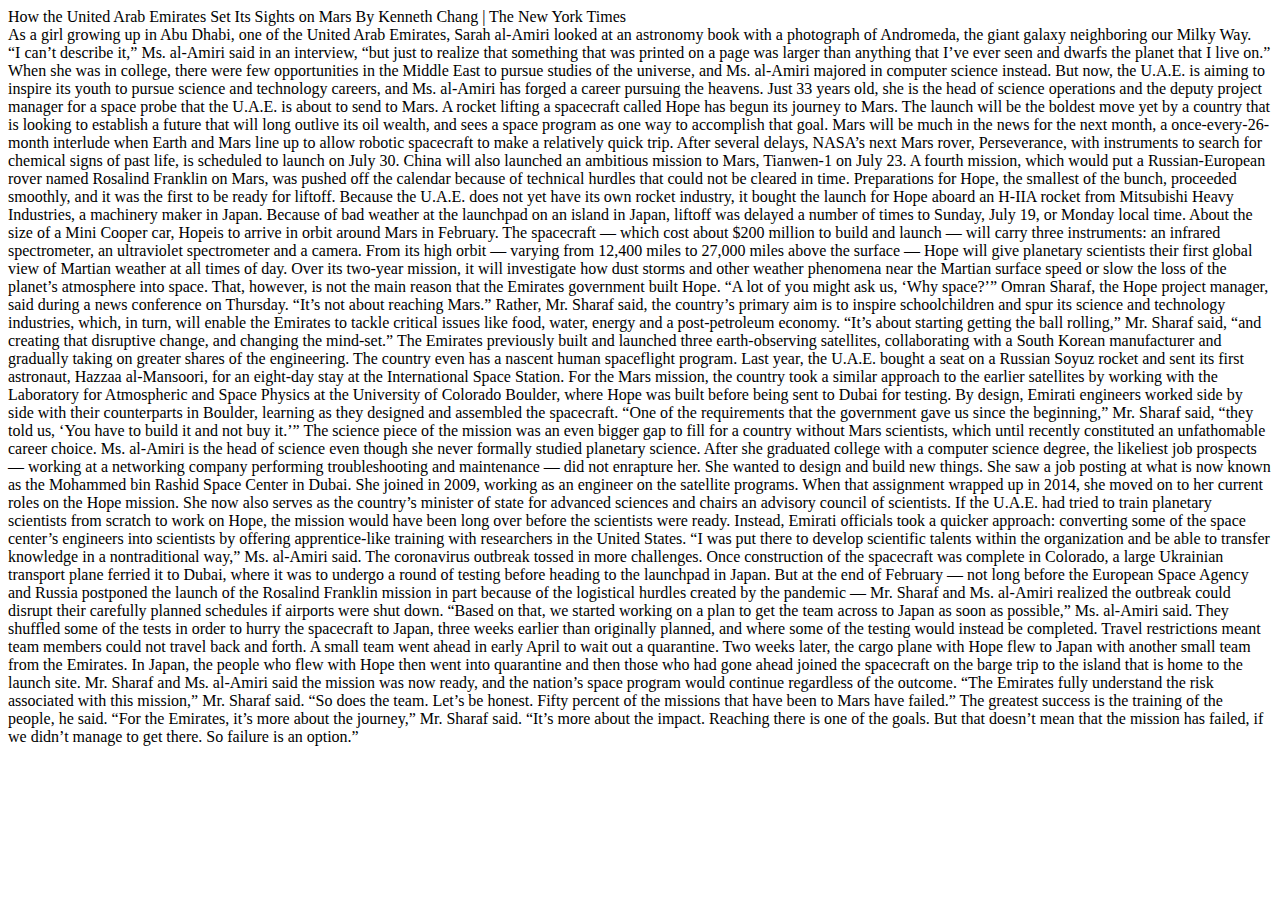
==== ManganelliLayout/index.html @ 42484ae1 "i hope this works" ====
<!DOCTYPE html>
<html>
  <head>
    <title>Midterm Review</title>
  </head>
  <body>
    <div id="content">
  How the United Arab Emirates Set Its Sights on Mars

By Kenneth Chang | The New York Times

<div id="byline">As a girl growing up in Abu Dhabi, one of the United Arab Emirates, Sarah al-Amiri looked at an astronomy book with a photograph of Andromeda, the giant galaxy neighboring our Milky Way.</div>

“I can’t describe it,” Ms. al-Amiri said in an interview, “but just to realize that something that was printed on a page was larger than anything that I’ve ever seen and dwarfs the planet that I live on.”

When she was in college, there were few opportunities in the Middle East to pursue studies of the universe, and Ms. al-Amiri majored in computer science instead. But now, the U.A.E. is aiming to inspire its youth to pursue science and technology careers, and Ms. al-Amiri has forged a career pursuing the heavens.

Just 33 years old, she is the head of science operations and the deputy project manager for a space probe that the U.A.E. is about to send to Mars.

A rocket lifting a spacecraft called Hope has begun its journey to Mars. The launch will be the boldest move yet by a country that is looking to establish a future that will long outlive its oil wealth, and sees a space program as one way to accomplish that goal.

Mars will be much in the news for the next month, a once-every-26-month interlude when Earth and Mars line up to allow robotic spacecraft to make a relatively quick trip. After several delays, NASA’s next Mars rover, Perseverance, with instruments to search for chemical signs of past life, is scheduled to launch on July 30. China will also launched an ambitious mission to Mars, Tianwen-1 on July 23.

A fourth mission, which would put a Russian-European rover named Rosalind Franklin on Mars, was pushed off the calendar because of technical hurdles that could not be cleared in time.

Preparations for Hope, the smallest of the bunch, proceeded smoothly, and it was the first to be ready for liftoff.

Because the U.A.E. does not yet have its own rocket industry, it bought the launch for Hope aboard an H-IIA rocket from Mitsubishi Heavy Industries, a machinery maker in Japan. Because of bad weather at the launchpad on an island in Japan, liftoff was delayed a number of times to Sunday, July 19, or Monday local time.

About the size of a Mini Cooper car, Hopeis to arrive in orbit around Mars in February. The spacecraft — which cost about $200 million to build and launch — will carry three instruments: an infrared spectrometer, an ultraviolet spectrometer and a camera.

From its high orbit — varying from 12,400 miles to 27,000 miles above the surface — Hope will give planetary scientists their first global view of Martian weather at all times of day. Over its two-year mission, it will investigate how dust storms and other weather phenomena near the Martian surface speed or slow the loss of the planet’s atmosphere into space.

That, however, is not the main reason that the Emirates government built Hope.

“A lot of you might ask us, ‘Why space?’” Omran Sharaf, the Hope project manager, said during a news conference on Thursday. “It’s not about reaching Mars.”

Rather, Mr. Sharaf said, the country’s primary aim is to inspire schoolchildren and spur its science and technology industries, which, in turn, will enable the Emirates to tackle critical issues like food, water, energy and a post-petroleum economy.

“It’s about starting getting the ball rolling,” Mr. Sharaf said, “and creating that disruptive change, and changing the mind-set.”

The Emirates previously built and launched three earth-observing satellites, collaborating with a South Korean manufacturer and gradually taking on greater shares of the engineering. The country even has a nascent human spaceflight program. Last year, the U.A.E. bought a seat on a Russian Soyuz rocket and sent its first astronaut, Hazzaa al-Mansoori, for an eight-day stay at the International Space Station.

For the Mars mission, the country took a similar approach to the earlier satellites by working with the Laboratory for Atmospheric and Space Physics at the University of Colorado Boulder, where Hope was built before being sent to Dubai for testing.

By design, Emirati engineers worked side by side with their counterparts in Boulder, learning as they designed and assembled the spacecraft. “One of the requirements that the government gave us since the beginning,” Mr. Sharaf said, “they told us, ‘You have to build it and not buy it.’”

The science piece of the mission was an even bigger gap to fill for a country without Mars scientists, which until recently constituted an unfathomable career choice.

Ms. al-Amiri is the head of science even though she never formally studied planetary science.

After she graduated college with a computer science degree, the likeliest job prospects — working at a networking company performing troubleshooting and maintenance — did not enrapture her. She wanted to design and build new things.

She saw a job posting at what is now known as the Mohammed bin Rashid Space Center in Dubai. She joined in 2009, working as an engineer on the satellite programs. When that assignment wrapped up in 2014, she moved on to her current roles on the Hope mission.

She now also serves as the country’s minister of state for advanced sciences and chairs an advisory council of scientists.

If the U.A.E. had tried to train planetary scientists from scratch to work on Hope, the mission would have been long over before the scientists were ready. Instead, Emirati officials took a quicker approach: converting some of the space center’s engineers into scientists by offering apprentice-like training with researchers in the United States.

“I was put there to develop scientific talents within the organization and be able to transfer knowledge in a nontraditional way,” Ms. al-Amiri said.

The coronavirus outbreak tossed in more challenges.

Once construction of the spacecraft was complete in Colorado, a large Ukrainian transport plane ferried it to Dubai, where it was to undergo a round of testing before heading to the launchpad in Japan.

But at the end of February — not long before the European Space Agency and Russia postponed the launch of the Rosalind Franklin mission in part because of the logistical hurdles created by the pandemic — Mr. Sharaf and Ms. al-Amiri realized the outbreak could disrupt their carefully planned schedules if airports were shut down.

“Based on that, we started working on a plan to get the team across to Japan as soon as possible,” Ms. al-Amiri said.

They shuffled some of the tests in order to hurry the spacecraft to Japan, three weeks earlier than originally planned, and where some of the testing would instead be completed.

Travel restrictions meant team members could not travel back and forth. A small team went ahead in early April to wait out a quarantine. Two weeks later, the cargo plane with Hope flew to Japan with another small team from the Emirates.

In Japan, the people who flew with Hope then went into quarantine and then those who had gone ahead joined the spacecraft on the barge trip to the island that is home to the launch site.

Mr. Sharaf and Ms. al-Amiri said the mission was now ready, and the nation’s space program would continue regardless of the outcome.

“The Emirates fully understand the risk associated with this mission,” Mr. Sharaf said. “So does the team. Let’s be honest. Fifty percent of the missions that have been to Mars have failed.”

The greatest success is the training of the people, he said.

“For the Emirates, it’s more about the journey,” Mr. Sharaf said. “It’s more about the impact. Reaching there is one of the goals. But that doesn’t mean that the mission has failed, if we didn’t manage to get there. So failure is an option.”


</div>
  </body>
</html>
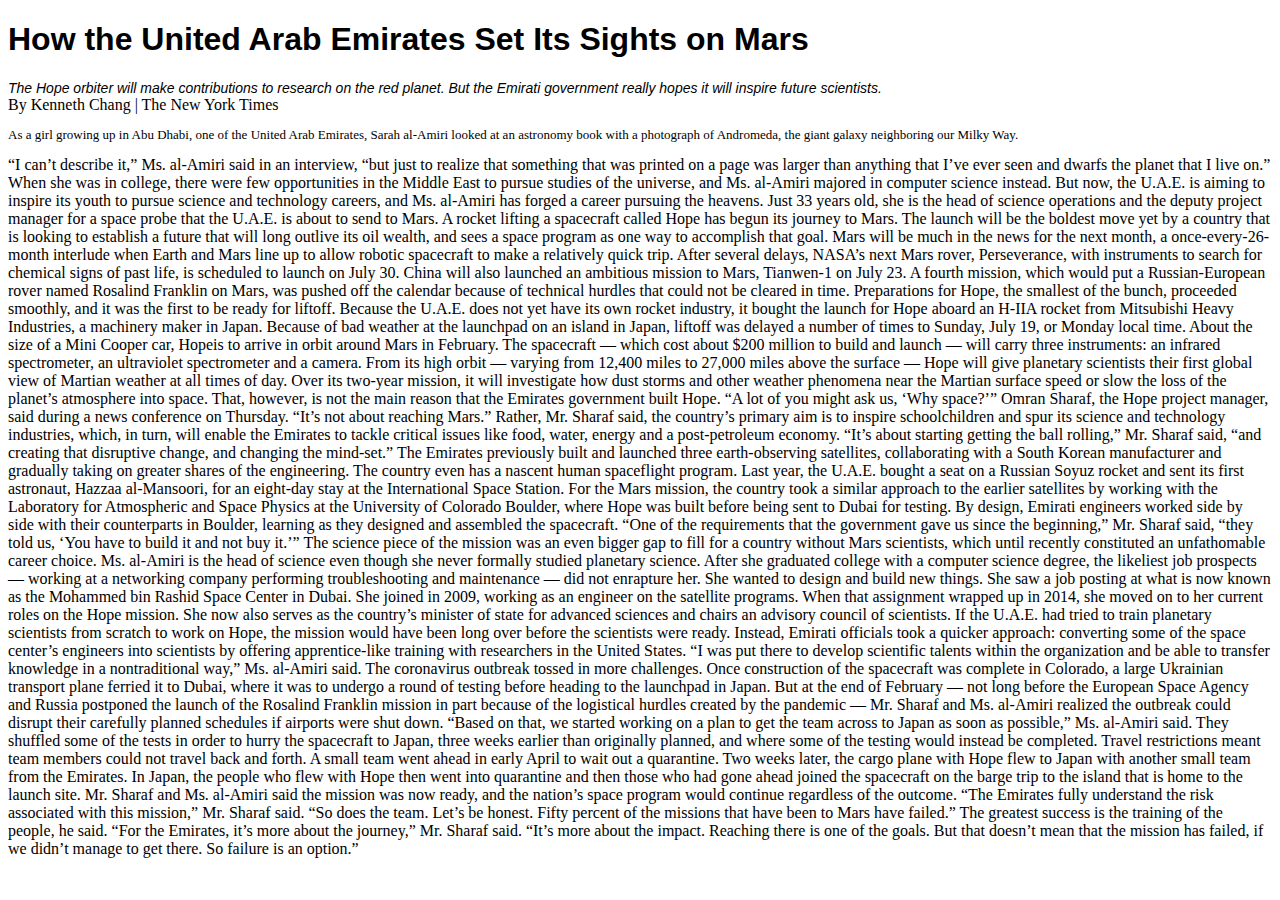
==== commit b06f04a7: "linked css" ====
--- a/ManganelliLayout/index.html
+++ b/ManganelliLayout/index.html
@@ -2,14 +2,16 @@
 <html>
   <head>
     <title>Midterm Review</title>
+    <link rel="stylesheet" href="stylesheet.css">
   </head>
   <body>
     <div id="content">
-  How the United Arab Emirates Set Its Sights on Mars
+<h1>How the United Arab Emirates Set Its Sights on Mars</h1>
+<div id="byline">The Hope orbiter will make contributions to research on the red planet. But the Emirati government really hopes it will inspire future scientists.</div>
 
 By Kenneth Chang | The New York Times
 
-<div id="byline">As a girl growing up in Abu Dhabi, one of the United Arab Emirates, Sarah al-Amiri looked at an astronomy book with a photograph of Andromeda, the giant galaxy neighboring our Milky Way.</div>
+<p>As a girl growing up in Abu Dhabi, one of the United Arab Emirates, Sarah al-Amiri looked at an astronomy book with a photograph of Andromeda, the giant galaxy neighboring our Milky Way.</div>
 
 “I can’t describe it,” Ms. al-Amiri said in an interview, “but just to realize that something that was printed on a page was larger than anything that I’ve ever seen and dwarfs the planet that I live on.”
 
@@ -79,7 +81,7 @@
 
 The greatest success is the training of the people, he said.
 
-“For the Emirates, it’s more about the journey,” Mr. Sharaf said. “It’s more about the impact. Reaching there is one of the goals. But that doesn’t mean that the mission has failed, if we didn’t manage to get there. So failure is an option.”
+“For the Emirates, it’s more about the journey,” Mr. Sharaf said. “It’s more about the impact. Reaching there is one of the goals. But that doesn’t mean that the mission has failed, if we didn’t manage to get there. So failure is an option.”</p>
 
 
 </div>
--- a/ManganelliLayout/stylesheet.css
+++ b/ManganelliLayout/stylesheet.css
@@ -0,0 +1,20 @@
+.content {
+width: 1200px;
+text-align: center;
+}
+
+
+#byline {
+font-family: Helvetica, sans-serif;
+font-size: 14px;
+font-style: italic;
+}
+
+h1 {
+  font-family: Helvetica, sans-serif;
+}
+
+p{
+  font-family: Georgia, serif;
+  font-size: 13px;
+}
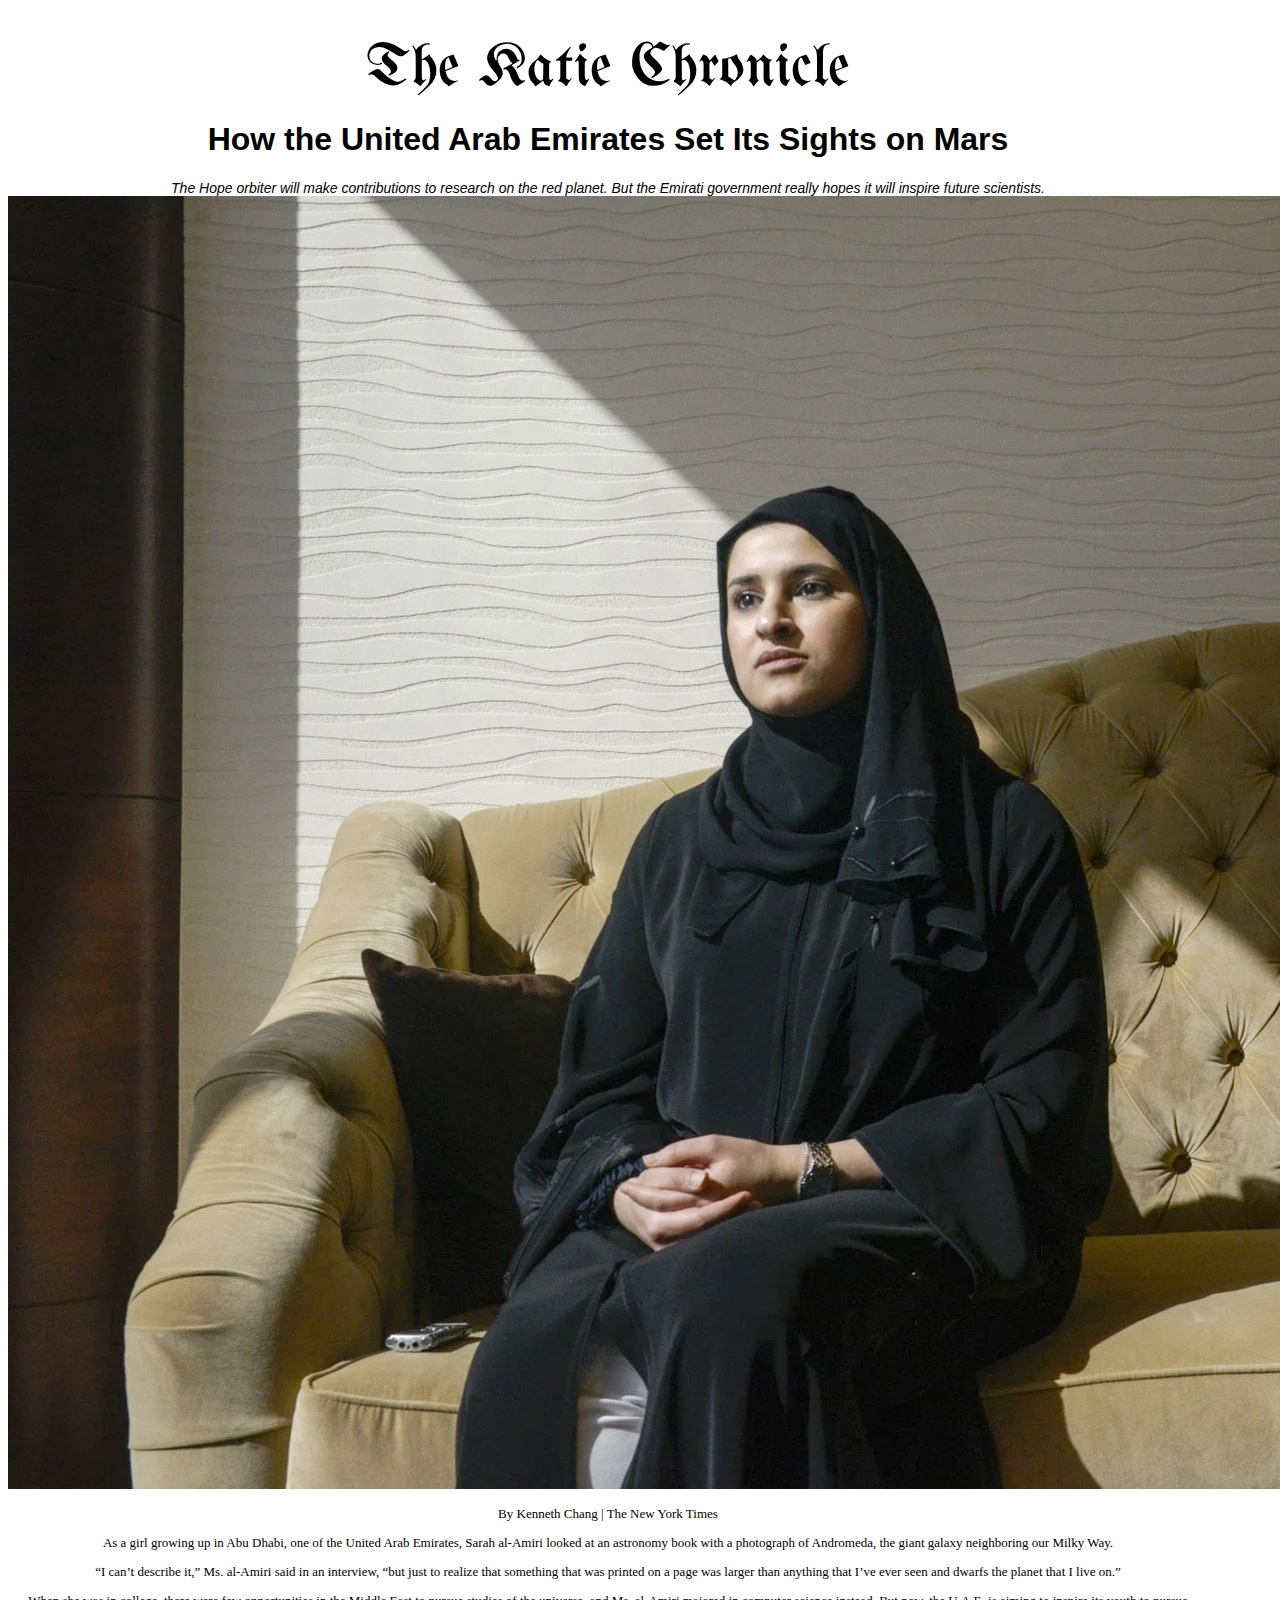
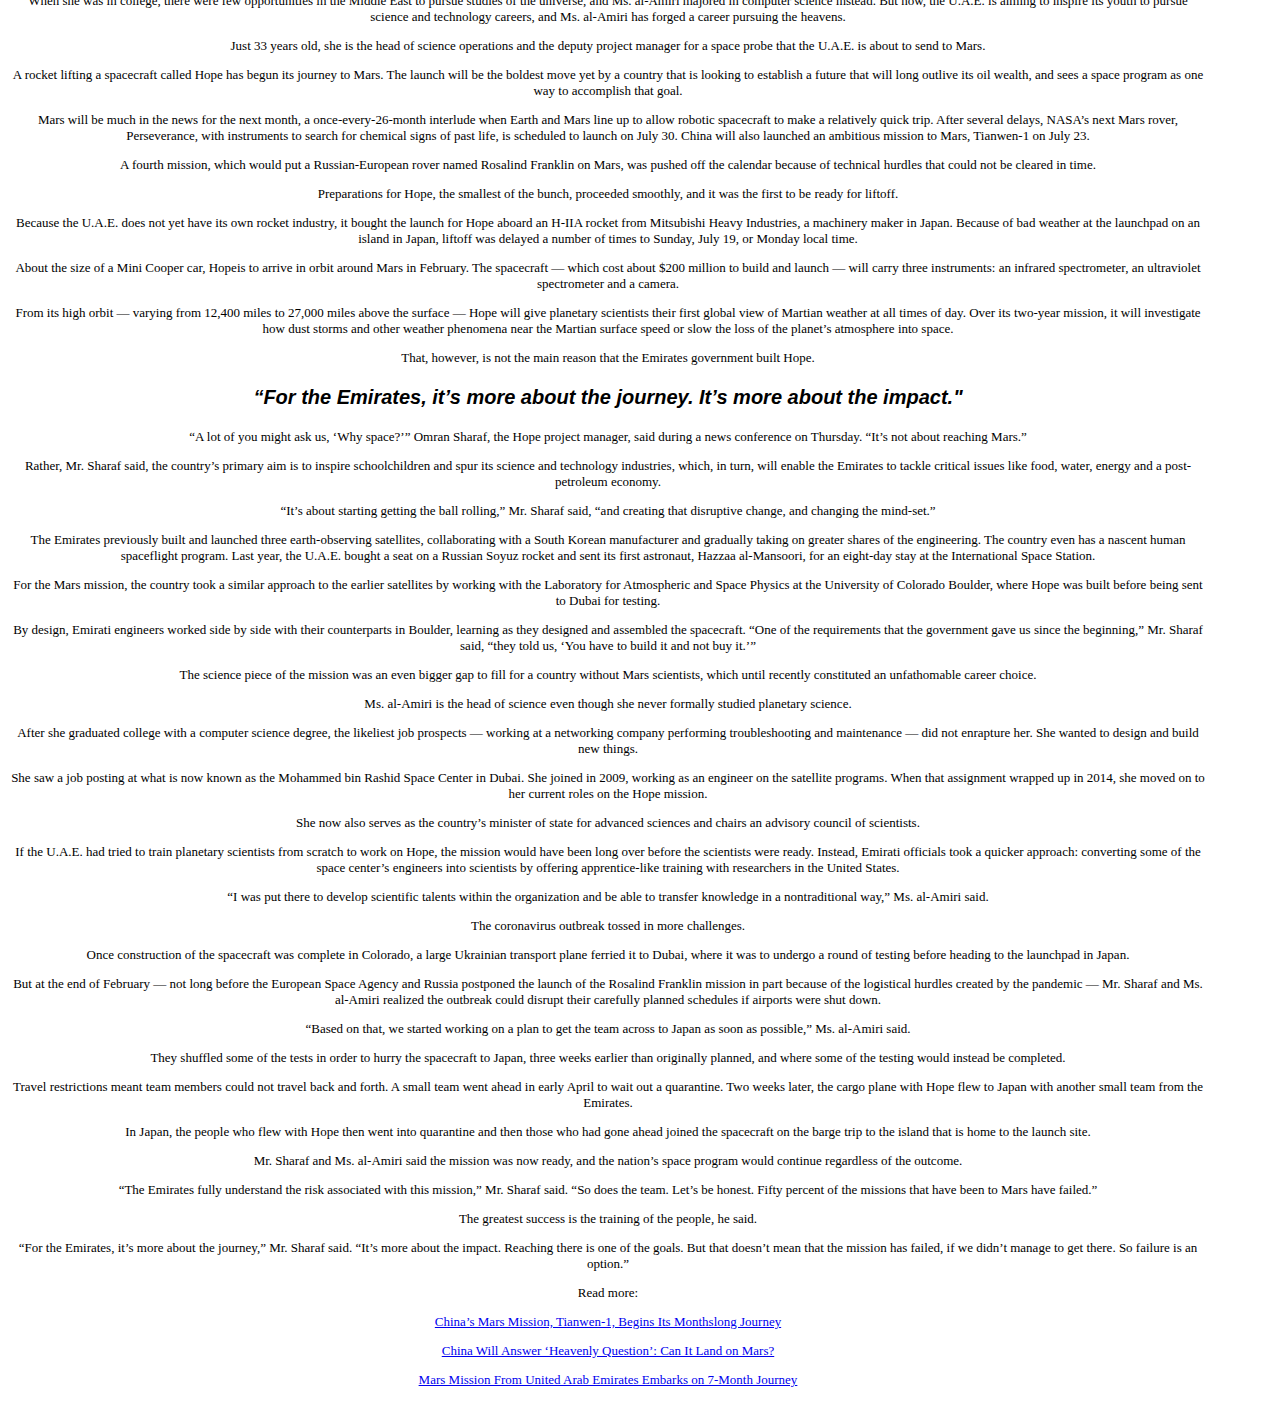
==== commit 13a54704: "masthead, more css" ====
--- a/ManganelliLayout/index.html
+++ b/ManganelliLayout/index.html
@@ -2,86 +2,99 @@
 <html>
   <head>
     <title>Midterm Review</title>
-    <link rel="stylesheet" href="stylesheet.css">
+    <link rel="stylesheet" type="text/css" href="stylesheet.css">
   </head>
   <body>
+    <link href="https://fonts.googleapis.com/css2?family=UnifrakturMaguntia&display=swap" rel="stylesheet">
     <div id="content">
+    <div id="masthead">
+      The Katie Chronicle
+    </div>
 <h1>How the United Arab Emirates Set Its Sights on Mars</h1>
 <div id="byline">The Hope orbiter will make contributions to research on the red planet. But the Emirati government really hopes it will inspire future scientists.</div>
+<img src="uae-mars1.jpg" alt="Sarah al-Amiri">
 
-By Kenneth Chang | The New York Times
+<p>By Kenneth Chang | The New York Times</p>
 
-<p>As a girl growing up in Abu Dhabi, one of the United Arab Emirates, Sarah al-Amiri looked at an astronomy book with a photograph of Andromeda, the giant galaxy neighboring our Milky Way.</div>
+<p> As a girl growing up in Abu Dhabi, one of the United Arab Emirates, Sarah al-Amiri looked at an astronomy book with a photograph of Andromeda, the giant galaxy neighboring our Milky Way.<p>
 
-“I can’t describe it,” Ms. al-Amiri said in an interview, “but just to realize that something that was printed on a page was larger than anything that I’ve ever seen and dwarfs the planet that I live on.”
+<p>“I can’t describe it,” Ms. al-Amiri said in an interview, “but just to realize that something that was printed on a page was larger than anything that I’ve ever seen and dwarfs the planet that I live on.”</p>
 
-When she was in college, there were few opportunities in the Middle East to pursue studies of the universe, and Ms. al-Amiri majored in computer science instead. But now, the U.A.E. is aiming to inspire its youth to pursue science and technology careers, and Ms. al-Amiri has forged a career pursuing the heavens.
+<p>When she was in college, there were few opportunities in the Middle East to pursue studies of the universe, and Ms. al-Amiri majored in computer science instead. But now, the U.A.E. is aiming to inspire its youth to pursue science and technology careers, and Ms. al-Amiri has forged a career pursuing the heavens.</p>
 
-Just 33 years old, she is the head of science operations and the deputy project manager for a space probe that the U.A.E. is about to send to Mars.
+<p>Just 33 years old, she is the head of science operations and the deputy project manager for a space probe that the U.A.E. is about to send to Mars.</p>
 
-A rocket lifting a spacecraft called Hope has begun its journey to Mars. The launch will be the boldest move yet by a country that is looking to establish a future that will long outlive its oil wealth, and sees a space program as one way to accomplish that goal.
+<p>A rocket lifting a spacecraft called Hope has begun its journey to Mars. The launch will be the boldest move yet by a country that is looking to establish a future that will long outlive its oil wealth, and sees a space program as one way to accomplish that goal.</p>
 
-Mars will be much in the news for the next month, a once-every-26-month interlude when Earth and Mars line up to allow robotic spacecraft to make a relatively quick trip. After several delays, NASA’s next Mars rover, Perseverance, with instruments to search for chemical signs of past life, is scheduled to launch on July 30. China will also launched an ambitious mission to Mars, Tianwen-1 on July 23.
+<p>Mars will be much in the news for the next month, a once-every-26-month interlude when Earth and Mars line up to allow robotic spacecraft to make a relatively quick trip. After several delays, NASA’s next Mars rover, Perseverance, with instruments to search for chemical signs of past life, is scheduled to launch on July 30. China will also launched an ambitious mission to Mars, Tianwen-1 on July 23.</p>
 
-A fourth mission, which would put a Russian-European rover named Rosalind Franklin on Mars, was pushed off the calendar because of technical hurdles that could not be cleared in time.
+<p>A fourth mission, which would put a Russian-European rover named Rosalind Franklin on Mars, was pushed off the calendar because of technical hurdles that could not be cleared in time.</p>
 
-Preparations for Hope, the smallest of the bunch, proceeded smoothly, and it was the first to be ready for liftoff.
+<p>Preparations for Hope, the smallest of the bunch, proceeded smoothly, and it was the first to be ready for liftoff.</p>
 
-Because the U.A.E. does not yet have its own rocket industry, it bought the launch for Hope aboard an H-IIA rocket from Mitsubishi Heavy Industries, a machinery maker in Japan. Because of bad weather at the launchpad on an island in Japan, liftoff was delayed a number of times to Sunday, July 19, or Monday local time.
+<p>Because the U.A.E. does not yet have its own rocket industry, it bought the launch for Hope aboard an H-IIA rocket from Mitsubishi Heavy Industries, a machinery maker in Japan. Because of bad weather at the launchpad on an island in Japan, liftoff was delayed a number of times to Sunday, July 19, or Monday local time.</p>
 
-About the size of a Mini Cooper car, Hopeis to arrive in orbit around Mars in February. The spacecraft — which cost about $200 million to build and launch — will carry three instruments: an infrared spectrometer, an ultraviolet spectrometer and a camera.
+<p>About the size of a Mini Cooper car, Hopeis to arrive in orbit around Mars in February. The spacecraft — which cost about $200 million to build and launch — will carry three instruments: an infrared spectrometer, an ultraviolet spectrometer and a camera.</p>
 
-From its high orbit — varying from 12,400 miles to 27,000 miles above the surface — Hope will give planetary scientists their first global view of Martian weather at all times of day. Over its two-year mission, it will investigate how dust storms and other weather phenomena near the Martian surface speed or slow the loss of the planet’s atmosphere into space.
+<p>From its high orbit — varying from 12,400 miles to 27,000 miles above the surface — Hope will give planetary scientists their first global view of Martian weather at all times of day. Over its two-year mission, it will investigate how dust storms and other weather phenomena near the Martian surface speed or slow the loss of the planet’s atmosphere into space.</p>
 
-That, however, is not the main reason that the Emirates government built Hope.
+<p>That, however, is not the main reason that the Emirates government built Hope.</p>
 
-“A lot of you might ask us, ‘Why space?’” Omran Sharaf, the Hope project manager, said during a news conference on Thursday. “It’s not about reaching Mars.”
+<blockquote>“For the Emirates, it’s more about the journey. It’s more about the impact."</blockquote>
 
-Rather, Mr. Sharaf said, the country’s primary aim is to inspire schoolchildren and spur its science and technology industries, which, in turn, will enable the Emirates to tackle critical issues like food, water, energy and a post-petroleum economy.
+<p>“A lot of you might ask us, ‘Why space?’” Omran Sharaf, the Hope project manager, said during a news conference on Thursday. “It’s not about reaching Mars.”</p>
 
-“It’s about starting getting the ball rolling,” Mr. Sharaf said, “and creating that disruptive change, and changing the mind-set.”
+<p>Rather, Mr. Sharaf said, the country’s primary aim is to inspire schoolchildren and spur its science and technology industries, which, in turn, will enable the Emirates to tackle critical issues like food, water, energy and a post-petroleum economy.</p>
 
-The Emirates previously built and launched three earth-observing satellites, collaborating with a South Korean manufacturer and gradually taking on greater shares of the engineering. The country even has a nascent human spaceflight program. Last year, the U.A.E. bought a seat on a Russian Soyuz rocket and sent its first astronaut, Hazzaa al-Mansoori, for an eight-day stay at the International Space Station.
+<p>“It’s about starting getting the ball rolling,” Mr. Sharaf said, “and creating that disruptive change, and changing the mind-set.”</p>
 
-For the Mars mission, the country took a similar approach to the earlier satellites by working with the Laboratory for Atmospheric and Space Physics at the University of Colorado Boulder, where Hope was built before being sent to Dubai for testing.
+<p>The Emirates previously built and launched three earth-observing satellites, collaborating with a South Korean manufacturer and gradually taking on greater shares of the engineering. The country even has a nascent human spaceflight program. Last year, the U.A.E. bought a seat on a Russian Soyuz rocket and sent its first astronaut, Hazzaa al-Mansoori, for an eight-day stay at the International Space Station.</p>
 
-By design, Emirati engineers worked side by side with their counterparts in Boulder, learning as they designed and assembled the spacecraft. “One of the requirements that the government gave us since the beginning,” Mr. Sharaf said, “they told us, ‘You have to build it and not buy it.’”
+<p>For the Mars mission, the country took a similar approach to the earlier satellites by working with the Laboratory for Atmospheric and Space Physics at the University of Colorado Boulder, where Hope was built before being sent to Dubai for testing.</p>
 
-The science piece of the mission was an even bigger gap to fill for a country without Mars scientists, which until recently constituted an unfathomable career choice.
+<p>By design, Emirati engineers worked side by side with their counterparts in Boulder, learning as they designed and assembled the spacecraft. “One of the requirements that the government gave us since the beginning,” Mr. Sharaf said, “they told us, ‘You have to build it and not buy it.’”</p>
 
-Ms. al-Amiri is the head of science even though she never formally studied planetary science.
+<p>The science piece of the mission was an even bigger gap to fill for a country without Mars scientists, which until recently constituted an unfathomable career choice.</p>
 
-After she graduated college with a computer science degree, the likeliest job prospects — working at a networking company performing troubleshooting and maintenance — did not enrapture her. She wanted to design and build new things.
+<p>Ms. al-Amiri is the head of science even though she never formally studied planetary science.</p>
 
-She saw a job posting at what is now known as the Mohammed bin Rashid Space Center in Dubai. She joined in 2009, working as an engineer on the satellite programs. When that assignment wrapped up in 2014, she moved on to her current roles on the Hope mission.
+<p>After she graduated college with a computer science degree, the likeliest job prospects — working at a networking company performing troubleshooting and maintenance — did not enrapture her. She wanted to design and build new things.</p>
 
-She now also serves as the country’s minister of state for advanced sciences and chairs an advisory council of scientists.
+<p>She saw a job posting at what is now known as the Mohammed bin Rashid Space Center in Dubai. She joined in 2009, working as an engineer on the satellite programs. When that assignment wrapped up in 2014, she moved on to her current roles on the Hope mission.</p>
 
-If the U.A.E. had tried to train planetary scientists from scratch to work on Hope, the mission would have been long over before the scientists were ready. Instead, Emirati officials took a quicker approach: converting some of the space center’s engineers into scientists by offering apprentice-like training with researchers in the United States.
+<p>She now also serves as the country’s minister of state for advanced sciences and chairs an advisory council of scientists.</p>
 
-“I was put there to develop scientific talents within the organization and be able to transfer knowledge in a nontraditional way,” Ms. al-Amiri said.
+<p>If the U.A.E. had tried to train planetary scientists from scratch to work on Hope, the mission would have been long over before the scientists were ready. Instead, Emirati officials took a quicker approach: converting some of the space center’s engineers into scientists by offering apprentice-like training with researchers in the United States.</p>
 
-The coronavirus outbreak tossed in more challenges.
+<p>“I was put there to develop scientific talents within the organization and be able to transfer knowledge in a nontraditional way,” Ms. al-Amiri said.</p>
 
-Once construction of the spacecraft was complete in Colorado, a large Ukrainian transport plane ferried it to Dubai, where it was to undergo a round of testing before heading to the launchpad in Japan.
+<p>The coronavirus outbreak tossed in more challenges.</p>
 
-But at the end of February — not long before the European Space Agency and Russia postponed the launch of the Rosalind Franklin mission in part because of the logistical hurdles created by the pandemic — Mr. Sharaf and Ms. al-Amiri realized the outbreak could disrupt their carefully planned schedules if airports were shut down.
+<p>Once construction of the spacecraft was complete in Colorado, a large Ukrainian transport plane ferried it to Dubai, where it was to undergo a round of testing before heading to the launchpad in Japan.</p>
 
-“Based on that, we started working on a plan to get the team across to Japan as soon as possible,” Ms. al-Amiri said.
+<p>But at the end of February — not long before the European Space Agency and Russia postponed the launch of the Rosalind Franklin mission in part because of the logistical hurdles created by the pandemic — Mr. Sharaf and Ms. al-Amiri realized the outbreak could disrupt their carefully planned schedules if airports were shut down.</p>
 
-They shuffled some of the tests in order to hurry the spacecraft to Japan, three weeks earlier than originally planned, and where some of the testing would instead be completed.
+<p>“Based on that, we started working on a plan to get the team across to Japan as soon as possible,” Ms. al-Amiri said.</p>
 
-Travel restrictions meant team members could not travel back and forth. A small team went ahead in early April to wait out a quarantine. Two weeks later, the cargo plane with Hope flew to Japan with another small team from the Emirates.
+<p>They shuffled some of the tests in order to hurry the spacecraft to Japan, three weeks earlier than originally planned, and where some of the testing would instead be completed.</p>
 
-In Japan, the people who flew with Hope then went into quarantine and then those who had gone ahead joined the spacecraft on the barge trip to the island that is home to the launch site.
+<p>Travel restrictions meant team members could not travel back and forth. A small team went ahead in early April to wait out a quarantine. Two weeks later, the cargo plane with Hope flew to Japan with another small team from the Emirates.</p>
 
-Mr. Sharaf and Ms. al-Amiri said the mission was now ready, and the nation’s space program would continue regardless of the outcome.
+<p>In Japan, the people who flew with Hope then went into quarantine and then those who had gone ahead joined the spacecraft on the barge trip to the island that is home to the launch site.</p>
 
-“The Emirates fully understand the risk associated with this mission,” Mr. Sharaf said. “So does the team. Let’s be honest. Fifty percent of the missions that have been to Mars have failed.”
+<p>Mr. Sharaf and Ms. al-Amiri said the mission was now ready, and the nation’s space program would continue regardless of the outcome.</p>
 
-The greatest success is the training of the people, he said.
+<p>“The Emirates fully understand the risk associated with this mission,” Mr. Sharaf said. “So does the team. Let’s be honest. Fifty percent of the missions that have been to Mars have failed.”</p>
 
-“For the Emirates, it’s more about the journey,” Mr. Sharaf said. “It’s more about the impact. Reaching there is one of the goals. But that doesn’t mean that the mission has failed, if we didn’t manage to get there. So failure is an option.”</p>
+<p>The greatest success is the training of the people, he said.</p>
+
+<p>“For the Emirates, it’s more about the journey,” Mr. Sharaf said. “It’s more about the impact. Reaching there is one of the goals. But that doesn’t mean that the mission has failed, if we didn’t manage to get there. So failure is an option.”</p>
+
+<div id="links">
+<p>Read more:</p>
+<p><a href="https://www.nytimes.com/2020/07/22/science/mars-china-launch.html?action=click&block=associated_collection_recirc&impression_id=8fa169b0-cd41-11ea-9e45-6dfedec6de97&index=0&pgtype=Article&region=footer">China’s Mars Mission, Tianwen-1, Begins Its Monthslong Journey</p>
+    <p> <a href="https://www.nytimes.com/2020/07/22/science/china-mars-mission.html?action=click&block=associated_collection_recirc&impression_id=8fa169b1-cd41-11ea-9e45-6dfedec6de97&index=1&pgtype=Article&region=footer">China Will Answer ‘Heavenly Question’: Can It Land on Mars?</p>
+    <p> <a href="https://www.nytimes.com/2020/07/19/science/emirates-mars-mission.html?action=click&block=associated_collection_recirc&impression_id=8fa169b2-cd41-11ea-9e45-6dfedec6de97&index=2&pgtype=Article&region=footer">Mars Mission From United Arab Emirates Embarks on 7-Month Journey</p></div>
 
 
 </div>
--- a/ManganelliLayout/stylesheet.css
+++ b/ManganelliLayout/stylesheet.css
@@ -1,6 +1,12 @@
-.content {
+#content {
 width: 1200px;
 text-align: center;
+}
+
+#masthead {
+  font-family: 'UnifrakturMaguntia', cursive;
+  font-size: 60px;
+  padding-top: 30px;
 }
 
 
@@ -14,7 +20,18 @@
   font-family: Helvetica, sans-serif;
 }
 
-p{
+p {
   font-family: Georgia, serif;
   font-size: 13px;
 }
+
+blockquote {
+  font-family: Helvetica, serif;
+  font-size: 20px;
+  font-style: italic;
+  font-weight: bold;
+}
+
+#links {
+  display: inline;
+}
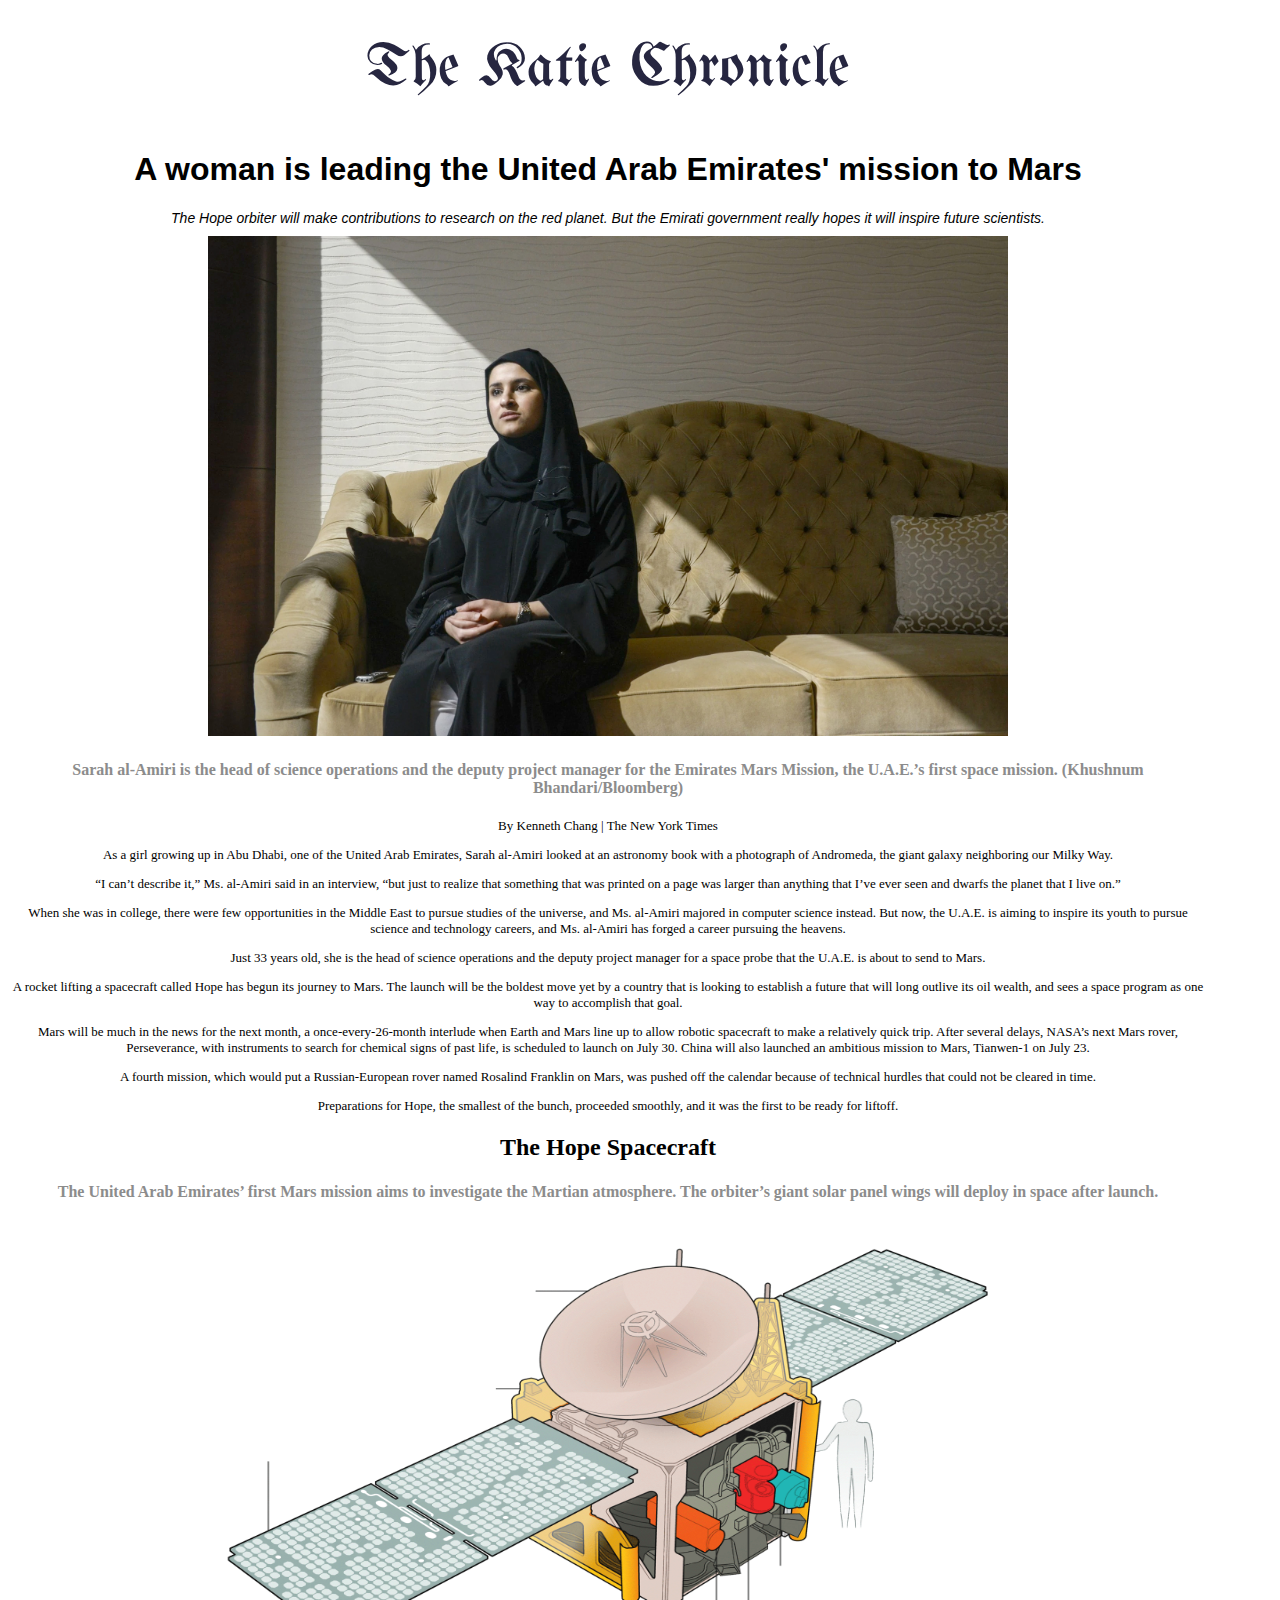
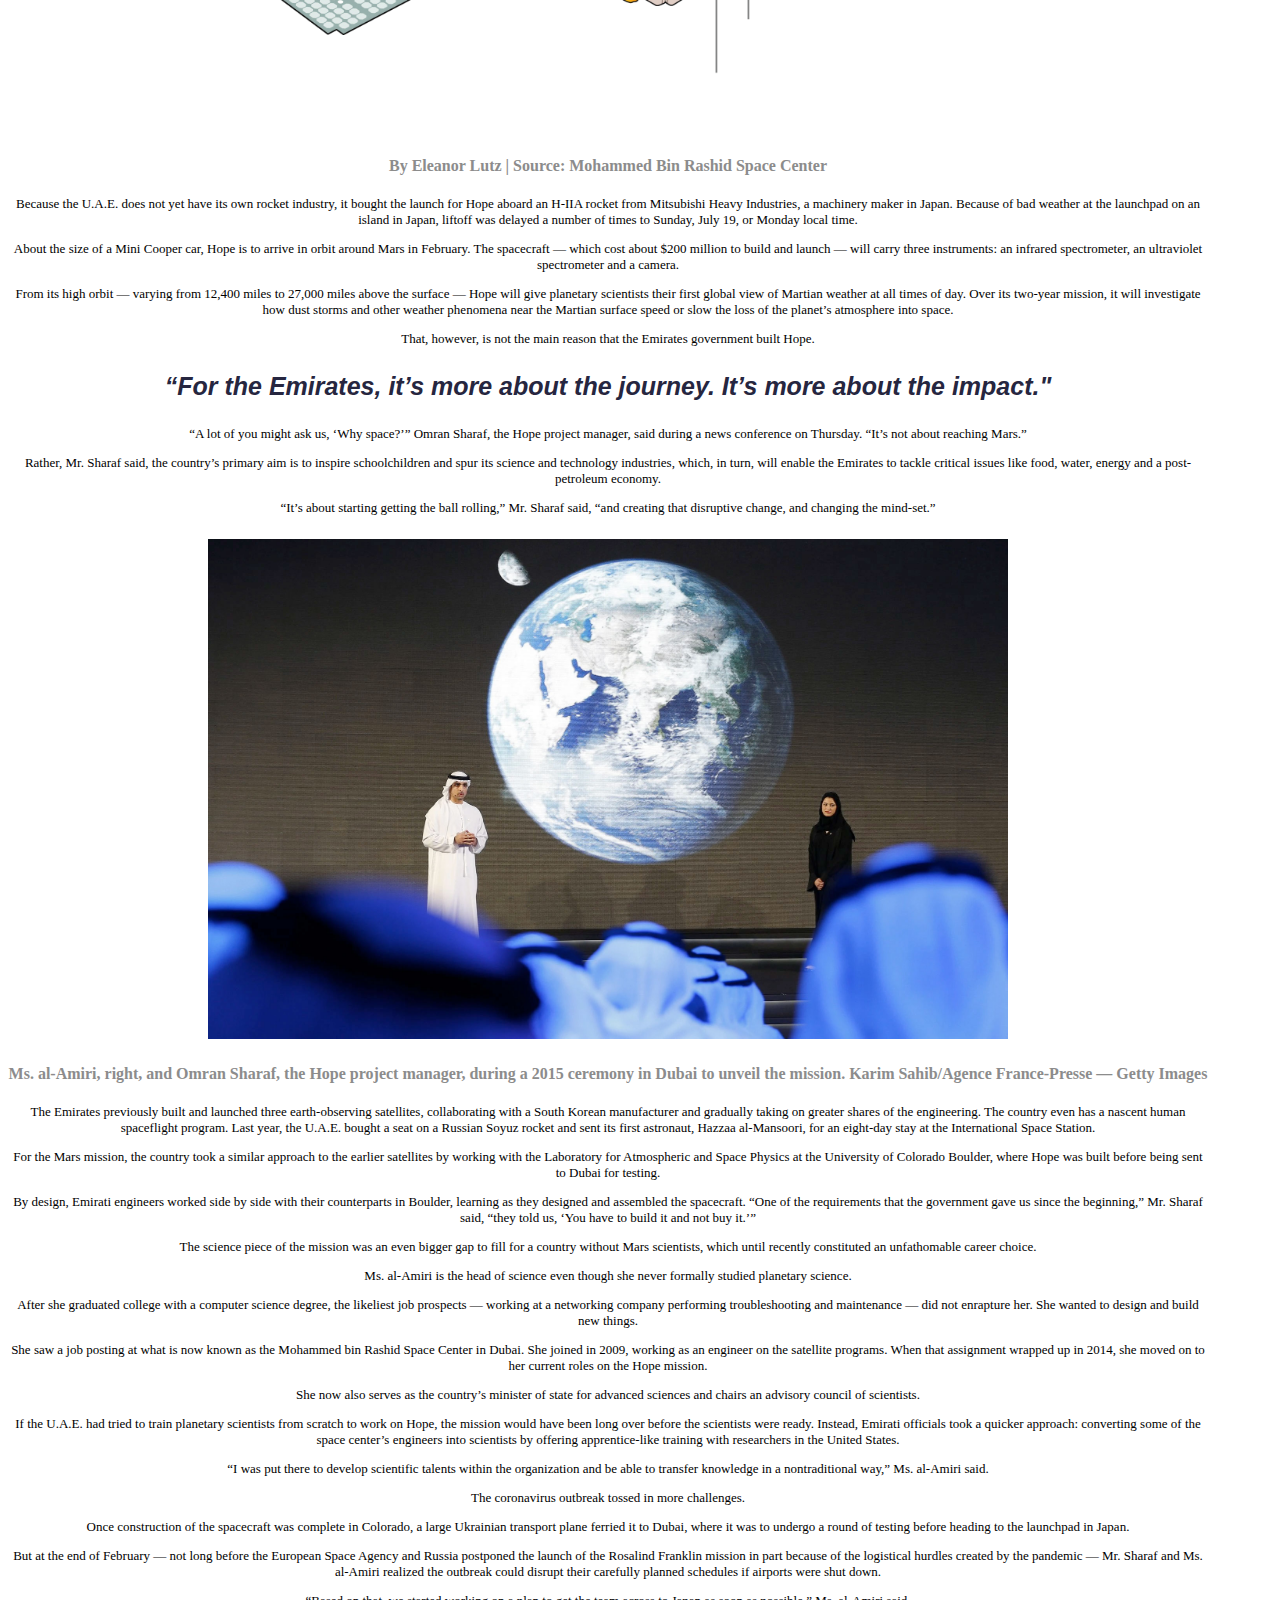
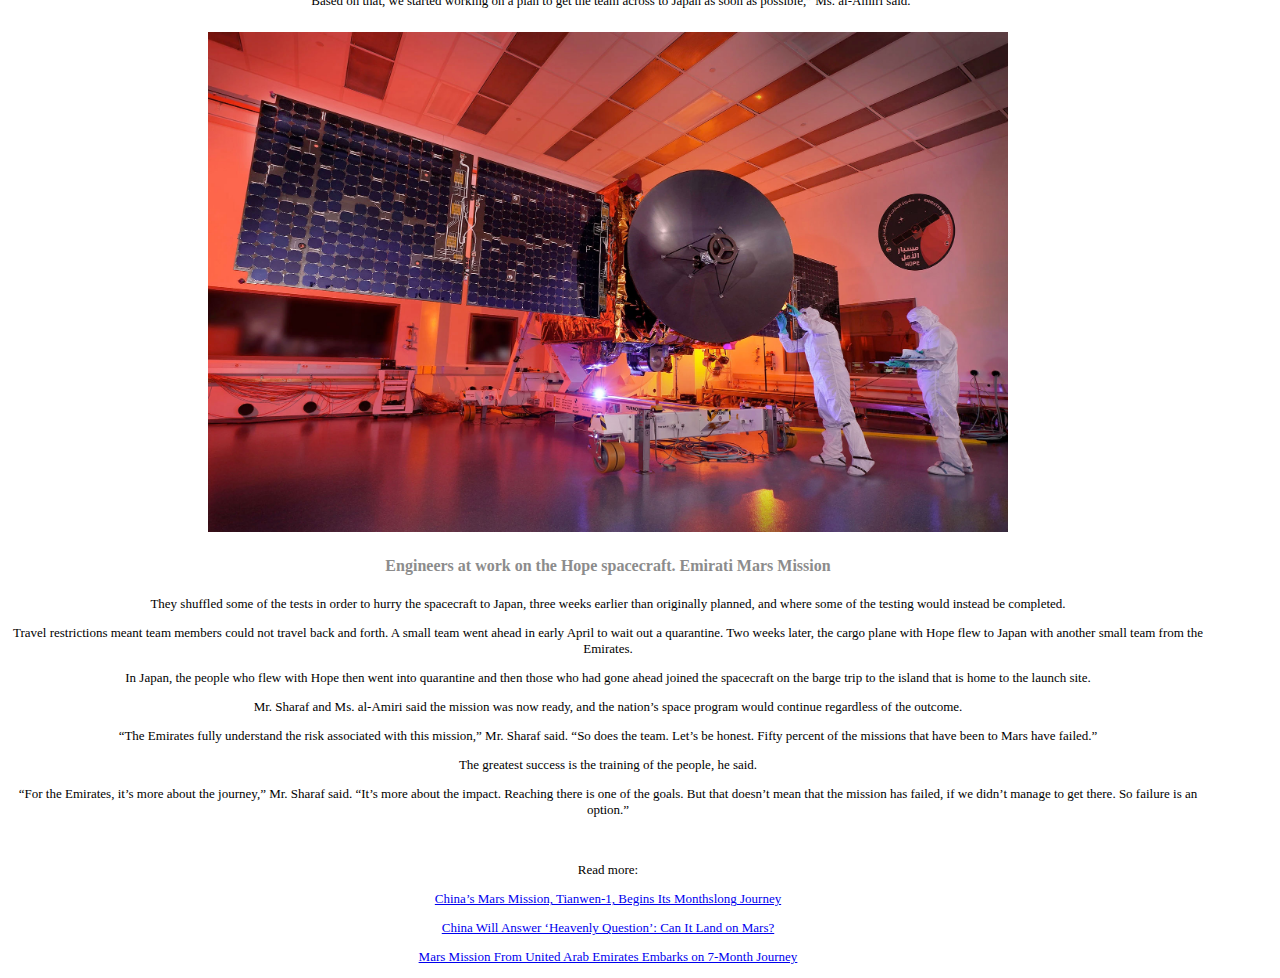
==== commit 20c7f707: "Final" ====
--- a/ManganelliLayout/index.html
+++ b/ManganelliLayout/index.html
@@ -10,9 +10,10 @@
     <div id="masthead">
       The Katie Chronicle
     </div>
-<h1>How the United Arab Emirates Set Its Sights on Mars</h1>
+<h1>A woman is leading the United Arab Emirates' mission to Mars</h1>
 <div id="byline">The Hope orbiter will make contributions to research on the red planet. But the Emirati government really hopes it will inspire future scientists.</div>
-<img src="uae-mars1.jpg" alt="Sarah al-Amiri">
+<img src="uae-mars1.jpg" alt="Sarah al-Amiri" id="sarah">
+<h4>Sarah al-Amiri is the head of science operations and the deputy project manager for the Emirates Mars Mission, the U.A.E.’s first space mission. (Khushnum Bhandari/Bloomberg)</h4>
 
 <p>By Kenneth Chang | The New York Times</p>
 
@@ -32,9 +33,14 @@
 
 <p>Preparations for Hope, the smallest of the bunch, proceeded smoothly, and it was the first to be ready for liftoff.</p>
 
+<h2>The Hope Spacecraft</h2>
+<h4>The United Arab Emirates’ first Mars mission aims to investigate the Martian atmosphere. The orbiter’s giant solar panel wings will deploy in space after launch.</h4>
+<img src="hope-spacecraft-graphic.gif" alt="The Hope Spacecraft" id="hope">
+<h4>By Eleanor Lutz | Source: Mohammed Bin Rashid Space Center</h4>
+
 <p>Because the U.A.E. does not yet have its own rocket industry, it bought the launch for Hope aboard an H-IIA rocket from Mitsubishi Heavy Industries, a machinery maker in Japan. Because of bad weather at the launchpad on an island in Japan, liftoff was delayed a number of times to Sunday, July 19, or Monday local time.</p>
 
-<p>About the size of a Mini Cooper car, Hopeis to arrive in orbit around Mars in February. The spacecraft — which cost about $200 million to build and launch — will carry three instruments: an infrared spectrometer, an ultraviolet spectrometer and a camera.</p>
+<p>About the size of a Mini Cooper car, Hope is to arrive in orbit around Mars in February. The spacecraft — which cost about $200 million to build and launch — will carry three instruments: an infrared spectrometer, an ultraviolet spectrometer and a camera.</p>
 
 <p>From its high orbit — varying from 12,400 miles to 27,000 miles above the surface — Hope will give planetary scientists their first global view of Martian weather at all times of day. Over its two-year mission, it will investigate how dust storms and other weather phenomena near the Martian surface speed or slow the loss of the planet’s atmosphere into space.</p>
 
@@ -47,6 +53,9 @@
 <p>Rather, Mr. Sharaf said, the country’s primary aim is to inspire schoolchildren and spur its science and technology industries, which, in turn, will enable the Emirates to tackle critical issues like food, water, energy and a post-petroleum economy.</p>
 
 <p>“It’s about starting getting the ball rolling,” Mr. Sharaf said, “and creating that disruptive change, and changing the mind-set.”</p>
+
+<img src="uae-mars2.jpg" alt="Presenters" id="moon">
+<h4>Ms. al-Amiri, right, and Omran Sharaf, the Hope project manager, during a 2015 ceremony in Dubai to unveil the mission. Karim Sahib/Agence France-Presse — Getty Images</h4>
 
 <p>The Emirates previously built and launched three earth-observing satellites, collaborating with a South Korean manufacturer and gradually taking on greater shares of the engineering. The country even has a nascent human spaceflight program. Last year, the U.A.E. bought a seat on a Russian Soyuz rocket and sent its first astronaut, Hazzaa al-Mansoori, for an eight-day stay at the International Space Station.</p>
 
@@ -76,6 +85,9 @@
 
 <p>“Based on that, we started working on a plan to get the team across to Japan as soon as possible,” Ms. al-Amiri said.</p>
 
+<img src="uae-mars3.jpg" alt="People work on spacecraft" id="spacecraft">
+<h4>Engineers at work on the Hope spacecraft. Emirati Mars Mission</h4>
+
 <p>They shuffled some of the tests in order to hurry the spacecraft to Japan, three weeks earlier than originally planned, and where some of the testing would instead be completed.</p>
 
 <p>Travel restrictions meant team members could not travel back and forth. A small team went ahead in early April to wait out a quarantine. Two weeks later, the cargo plane with Hope flew to Japan with another small team from the Emirates.</p>
@@ -88,7 +100,7 @@
 
 <p>The greatest success is the training of the people, he said.</p>
 
-<p>“For the Emirates, it’s more about the journey,” Mr. Sharaf said. “It’s more about the impact. Reaching there is one of the goals. But that doesn’t mean that the mission has failed, if we didn’t manage to get there. So failure is an option.”</p>
+<p>“For the Emirates, it’s more about the journey,” Mr. Sharaf said. “It’s more about the impact. Reaching there is one of the goals. But that doesn’t mean that the mission has failed, if we didn’t manage to get there. So failure is an option.”</p><br>
 
 <div id="links">
 <p>Read more:</p>
--- a/ManganelliLayout/stylesheet.css
+++ b/ManganelliLayout/stylesheet.css
@@ -6,14 +6,42 @@
 #masthead {
   font-family: 'UnifrakturMaguntia', cursive;
   font-size: 60px;
-  padding-top: 30px;
+  padding: 30px;
+  color: #262640;
 }
-
 
 #byline {
 font-family: Helvetica, sans-serif;
 font-size: 14px;
 font-style: italic;
+}
+
+#sarah {
+  width: 800px;
+  height: 500px;
+  padding-top: 10px;
+}
+
+#hope {
+  width: 800px;
+  height: 500px;
+  padding-top: 10px;
+}
+
+#moon {
+  width: 800px;
+  height: 500px;
+  padding-top: 10px;
+}
+
+#spacecraft {
+  width: 800px;
+  height: 500px;
+  padding-top: 10px;
+}
+
+h4 {
+  color: #8c8c8c;
 }
 
 h1 {
@@ -27,11 +55,8 @@
 
 blockquote {
   font-family: Helvetica, serif;
-  font-size: 20px;
+  font-size: 25px;
   font-style: italic;
   font-weight: bold;
+  color: #262640;
 }
-
-#links {
-  display: inline;
-}
